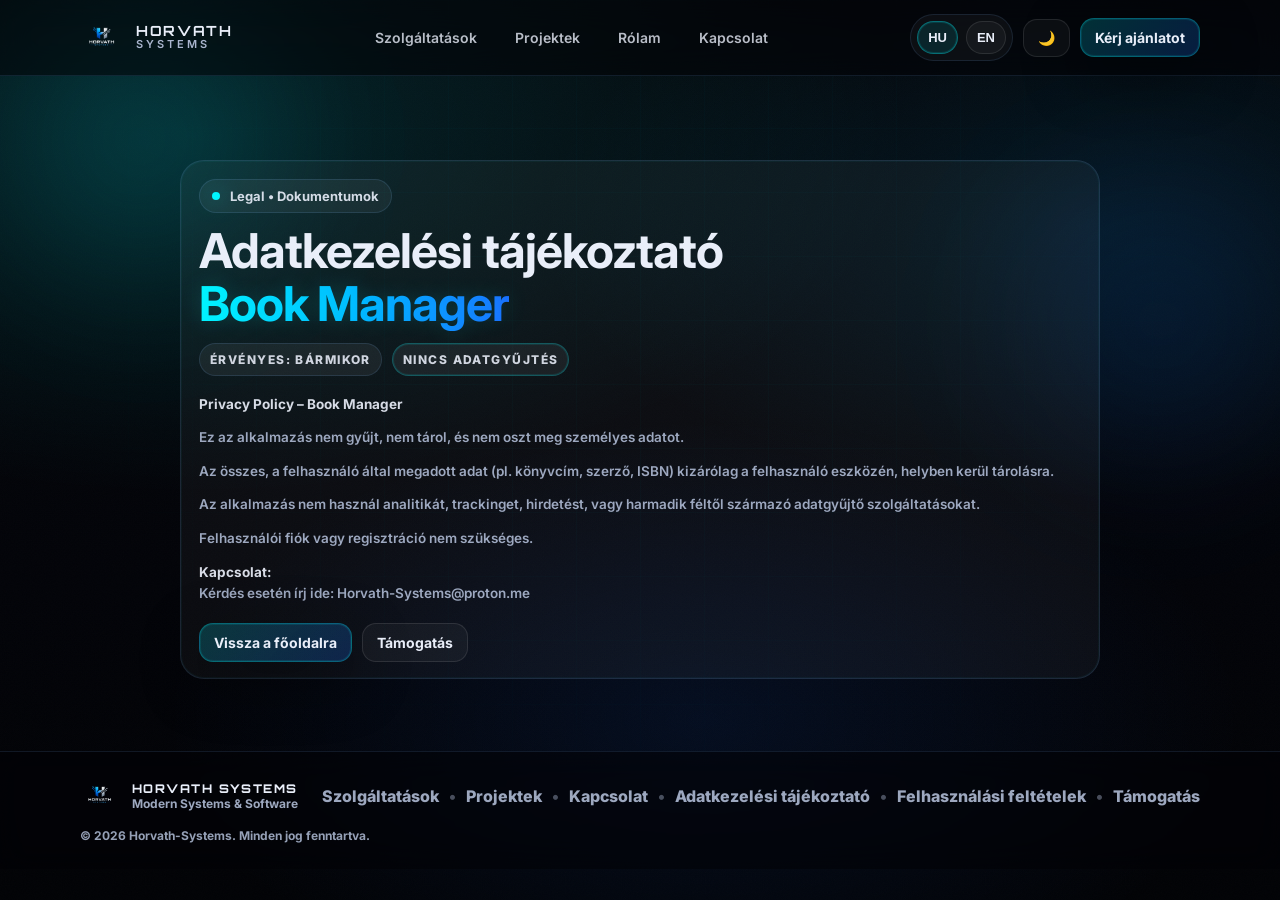
==== privacy_policies.html @ 613f7b3f "- init" ====
<!doctype html>
<html lang="hu">
  <head>
    <meta charset="UTF-8" />
    <meta name="viewport" content="width=device-width, initial-scale=1.0" />
    <meta name="description" data-i18n-attr="content:privacy.meta.desc" content="" />
    <meta name="theme-color" content="#04060a" />
    <title data-i18n="privacy.meta.title">Horvath Systems</title>

    <link rel="icon" href="assets/logo.png" />
    <link rel="preconnect" href="https://fonts.googleapis.com" />
    <link rel="preconnect" href="https://fonts.gstatic.com" crossorigin />
    <link
      href="https://fonts.googleapis.com/css2?family=Inter:wght@400;500;600;700;800&family=Orbitron:wght@500;700&display=swap"
      rel="stylesheet"
    />

    <link rel="stylesheet" href="styles.css" />

    <style>
      .policy-wrap {
        padding: 84px 0 18px;
      }
      .policy-card {
        max-width: 920px;
        margin: 0 auto;
      }
      .policy-card h1 {
        margin: 0 0 8px;
        line-height: 1.1;
        letter-spacing: -0.02em;
        font-size: clamp(34px, 4vw, 48px);
      }
      .policy-meta {
        display: flex;
        gap: 10px;
        flex-wrap: wrap;
        margin: 12px 0 18px;
      }
      .policy-text {
        margin-top: 10px;
        color: rgba(170, 182, 207, 0.95);
        line-height: 1.8;
        font-weight: 600;
        font-size: 15px;
      }
      .policy-text strong {
        color: rgba(233, 238, 249, 0.92);
      }
      .policy-actions {
        display: flex;
        gap: 10px;
        flex-wrap: wrap;
        margin-top: 18px;
      }
    </style>
  </head>

  <body>
    <div class="bg">
      <div class="grid"></div>
      <div class="glow glow-a"></div>
      <div class="glow glow-b"></div>
      <div class="noise"></div>
    </div>

    <header class="header" id="top">
      <div class="container header-inner">
        <a class="brand" href="index.html#top" aria-label="Horvath Systems Home">
          <img class="brand-logo" src="assets/logo.png" alt="Horvath Systems logo" />
          <div class="brand-text">
            <span class="brand-name">HORVATH</span>
            <span class="brand-sub">SYSTEMS</span>
          </div>
        </a>

        <nav class="nav" aria-label="Main navigation">
          <a href="index.html#services" data-i18n="nav.services">Szolgáltatások</a>
          <a href="index.html#projects" data-i18n="nav.projects">Projektek</a>
          <a href="index.html#about" data-i18n="nav.about">Rólam</a>
          <a href="index.html#contact" data-i18n="nav.contact">Kapcsolat</a>
        </nav>

        <div class="header-actions">
          <div class="lang" aria-label="Language switch">
            <button class="btn btn-ghost btn-sm" type="button" data-lang="hu">HU</button>
            <button class="btn btn-ghost btn-sm" type="button" data-lang="en">EN</button>
          </div>
          <button class="btn btn-ghost" id="themeBtn" aria-label="Toggle theme">🌙</button>
          <a class="btn btn-primary" href="index.html#contact" data-i18n="cta.quote">Kérj ajánlatot</a>
        </div>
      </div>
    </header>

    <main>
      <section class="policy-wrap">
        <div class="container">
          <div class="card policy-card">
            <div class="pill" style="margin-bottom: 12px">
              <span class="dot"></span>
              <span data-i18n="legal.pill">Legal</span>
            </div>

            <h1>
              <span class="h1-top" data-i18n="privacy.h1a">Title</span>
              <span class="h1-glow" data-i18n="privacy.h1b">Subtitle</span>
            </h1>

            <div class="policy-meta">
              <span class="chip" data-i18n="privacy.effective">Effective: Anytime</span>
              <span class="chip chip-good" data-i18n="privacy.nodata">No data collection</span>
            </div>

            <div class="policy-text" data-i18n-html="privacy.body.html"></div>

            <div class="policy-actions">
              <a class="btn btn-primary" href="index.html#top" data-i18n="privacy.back">Back to Home</a>
              <a class="btn btn-ghost" href="support.html" data-i18n="nav.support">Support</a>
            </div>
          </div>
        </div>
      </section>

      <footer class="footer">
        <div class="container footer-inner">
          <div class="footer-left">
            <img src="assets/logo.png" alt="" />
            <div>
              <div class="footer-title">HORVATH SYSTEMS</div>
              <div class="footer-sub">Modern Systems &amp; Software</div>
            </div>
          </div>

          <div class="footer-right">
            <a href="index.html#services" data-i18n="nav.services">Services</a>
            <span class="sep">•</span>
            <a href="index.html#projects" data-i18n="nav.projects">Projects</a>
            <span class="sep">•</span>
            <a href="index.html#contact" data-i18n="nav.contact">Contact</a>
            <span class="sep">•</span>
            <a href="privacy_policies.html" data-i18n="nav.privacy">Privacy Policy</a>
            <span class="sep">•</span>
            <a href="terms.html" data-i18n="nav.terms">Terms</a>
            <span class="sep">•</span>
            <a href="support.html" data-i18n="nav.support">Support</a>
          </div>
        </div>

        <div class="container footer-bottom">
          <span data-i18n-html="footer.rights.html"
            >© <span id="year"></span> Horvath-Systems. All rights reserved.</span
          >
        </div>
      </footer>
    </main>

    <script src="script.js"></script>
  </body>
</html>
---- styles.css ----
:root{
  --bg:#04060a;
  --bg2:#070b12;
  --text:#e9eef9;
  --muted:#aab6cf;
  --card: rgba(255,255,255,.06);
  --card2: rgba(255,255,255,.08);
  --stroke: rgba(120,180,255,.18);

  --blue:#00b7ff;
  --cyan:#00f5ff;
  --deep:#1a6dff;

  --shadow: 0 18px 60px rgba(0,0,0,.45);
  --radius: 18px;
  --radius2: 24px;
}

*{ box-sizing:border-box; }
html{ scroll-behavior:smooth; }
body{
  margin:0;
  font-family: Inter, system-ui, -apple-system, Segoe UI, Roboto, Arial, sans-serif;
  background: var(--bg);
  color: var(--text);
  overflow-x:hidden;
}

a{ color:inherit; text-decoration:none; }
.container{ width:min(1120px, 92vw); margin:0 auto; }

.bg{
  position:fixed;
  inset:0;
  pointer-events:none;
  z-index:-1;
  background: radial-gradient(1200px 600px at 15% 15%, rgba(0,245,255,.12), transparent 60%),
              radial-gradient(1000px 500px at 85% 25%, rgba(0,183,255,.10), transparent 55%),
              radial-gradient(900px 500px at 55% 80%, rgba(26,109,255,.10), transparent 60%),
              linear-gradient(180deg, var(--bg), #020308 65%, #010205);
}

.grid{
  position:absolute; inset:0;
  opacity:.22;
  background-image:
    linear-gradient(to right, rgba(0,245,255,.08) 1px, transparent 1px),
    linear-gradient(to bottom, rgba(0,245,255,.08) 1px, transparent 1px);
  background-size: 64px 64px;
  mask-image: radial-gradient(circle at 50% 30%, black 30%, transparent 70%);
}

.glow{
  position:absolute;
  width: 520px; height: 520px;
  filter: blur(60px);
  opacity:.65;
}
.glow-a{ left:-120px; top:-120px; background: radial-gradient(circle, rgba(0,245,255,.22), transparent 60%); }
.glow-b{ right:-140px; top:60px; background: radial-gradient(circle, rgba(26,109,255,.20), transparent 60%); }

.noise{
  position:absolute; inset:0;
  opacity:.04;
  background-image:url("data:image/svg+xml,%3Csvg xmlns='http://www.w3.org/2000/svg' width='140' height='140'%3E%3Cfilter id='n'%3E%3CfeTurbulence type='fractalNoise' baseFrequency='.9' numOctaves='3' stitchTiles='stitch'/%3E%3C/filter%3E%3Crect width='140' height='140' filter='url(%23n)' opacity='.45'/%3E%3C/svg%3E");
}

.header{
  position:sticky; top:0;
  z-index:50;
  backdrop-filter: blur(16px);
  background: rgba(2,3,6,.55);
  border-bottom: 1px solid rgba(120,180,255,.12);
}
.header-inner{
  display:flex; align-items:center; justify-content:space-between;
  gap:16px;
  padding:14px 0;
}

.brand{
  display:flex; align-items:center; gap:12px;
}
.brand-logo{ width:44px; height:44px; object-fit:contain; }
.brand-text{ display:flex; flex-direction:column; line-height:1.05; }
.brand-name{
  font-family: Orbitron, Inter, sans-serif;
  letter-spacing:.12em;
  font-weight:700;
  font-size:14px;
}
.brand-sub{
  color: var(--muted);
  letter-spacing:.28em;
  font-weight:600;
  font-size:11px;
}

.nav{
  display:flex; gap:18px;
  align-items:center;
}
.nav a{
  font-weight:600;
  font-size:14px;
  color: rgba(233,238,249,.88);
  opacity:.9;
  padding:10px 10px;
  border-radius: 12px;
  transition: .2s ease;
}
.nav a:hover{
  background: rgba(255,255,255,.06);
  box-shadow: 0 0 0 1px rgba(0,245,255,.10) inset;
}

.header-actions{ display:flex; align-items:center; gap:10px; }

.btn{
  display:inline-flex; align-items:center; justify-content:center;
  gap:10px;
  padding:10px 14px;
  border-radius: 14px;
  border: 1px solid rgba(255,255,255,.10);
  background: rgba(255,255,255,.06);
  color: var(--text);
  font-weight:700;
  font-size:14px;
  cursor:pointer;
  transition: .18s ease;
  user-select:none;
}
.btn:hover{
  transform: translateY(-1px);
  border-color: rgba(0,245,255,.22);
  box-shadow: 0 10px 30px rgba(0,0,0,.22);
}
.btn:active{ transform: translateY(0); }
.btn-primary{
  background: linear-gradient(135deg, rgba(0,245,255,.18), rgba(26,109,255,.22));
  border-color: rgba(0,245,255,.28);
  box-shadow: 0 0 0 1px rgba(0,245,255,.10) inset, var(--shadow);
}
.btn-ghost{
  background: rgba(255,255,255,.04);
}
.btn-sm{ padding:9px 12px; font-size:13px; border-radius: 12px; }

.burger{
  display:none;
  width:42px; height:42px;
  padding:0;
}
.burger span{
  display:block;
  width:18px; height:2px;
  background: rgba(233,238,249,.9);
  margin:3px auto;
  border-radius:999px;
}

.mobile-nav{
  display:none;
  border-top: 1px solid rgba(120,180,255,.12);
  padding: 12px 0 16px;
}
.mobile-nav a{
  display:block;
  padding: 12px 4vw;
  color: rgba(233,238,249,.92);
  font-weight:700;
}
.mobile-nav .btn{ margin: 10px 4vw 0; width: calc(100% - 8vw); }

.hero{
  padding: 78px 0 26px;
}
.hero-inner{
  display:grid;
  grid-template-columns: 1.15fr .85fr;
  gap: 26px;
  align-items:center;
}

.pill{
  display:inline-flex; align-items:center; gap:10px;
  padding:8px 12px;
  border-radius: 999px;
  background: rgba(255,255,255,.05);
  border: 1px solid rgba(120,180,255,.14);
  color: rgba(233,238,249,.90);
  font-weight:700;
  font-size:13px;
}
.dot{
  width:8px; height:8px;
  border-radius:999px;
  background: var(--cyan);
  box-shadow: 0 0 22px rgba(0,245,255,.55);
}

h1{
  margin: 14px 0 12px;
  line-height:1.02;
  letter-spacing: -0.02em;
  font-size: clamp(42px, 5vw, 64px);
}
.h1-top{ display:block; }
.h1-glow{
  display:inline-block;
  background: linear-gradient(90deg, var(--cyan), var(--blue), var(--deep));
  -webkit-background-clip:text;
  background-clip:text;
  color:transparent;
  text-shadow: 0 0 22px rgba(0,245,255,.18);
}

.lead{
  color: rgba(170,182,207,.95);
  font-size: 16px;
  line-height:1.6;
  max-width: 56ch;
  margin: 0 0 18px;
}

.cta{ display:flex; gap:12px; flex-wrap:wrap; margin-bottom: 18px; }

.stats{
  display:flex; gap:12px; flex-wrap:wrap;
}
.stat{
  flex: 1 1 180px;
  padding: 14px 14px;
  border-radius: var(--radius);
  background: rgba(255,255,255,.04);
  border: 1px solid rgba(120,180,255,.14);
}
.stat-num{
  font-family: Orbitron, Inter, sans-serif;
  font-weight:700;
  font-size: 22px;
  letter-spacing:.06em;
}
.stat-label{
  display:block;
  margin-top: 6px;
  color: rgba(170,182,207,.92);
  font-size: 13px;
  font-weight:600;
}

.hero-card{
  border-radius: var(--radius2);
  background: linear-gradient(180deg, rgba(255,255,255,.07), rgba(255,255,255,.03));
  border: 1px solid rgba(120,180,255,.16);
  box-shadow: var(--shadow);
  overflow:hidden;
}
.hero-card-top{
  display:flex; justify-content:space-between; align-items:center;
  padding: 14px 14px 0;
}
.chip{
  font-size:12px;
  font-weight:800;
  letter-spacing:.12em;
  text-transform:uppercase;
  padding: 8px 10px;
  border-radius: 999px;
  background: rgba(255,255,255,.06);
  border: 1px solid rgba(120,180,255,.14);
  color: rgba(233,238,249,.88);
}
.chip-good{
  border-color: rgba(0,245,255,.25);
  box-shadow: 0 0 0 1px rgba(0,245,255,.10) inset;
}

.logo-wrap{
  padding: 12px 18px 10px;
  display:flex; justify-content:center;
}
.logo-wrap img{
  width:min(360px, 86%);
  height:auto;
  filter: drop-shadow(0 18px 40px rgba(0,0,0,.45));
}

.hero-card-bottom{
  display:grid;
  grid-template-columns: 1fr 1fr;
  gap: 12px;
  padding: 0 14px 16px;
}
.mini{
  padding: 12px;
  border-radius: 16px;
  background: rgba(0,0,0,.18);
  border: 1px solid rgba(120,180,255,.14);
}
.mini-k{
  display:block;
  color: rgba(170,182,207,.9);
  font-size:12px;
  font-weight:700;
  letter-spacing:.08em;
  text-transform:uppercase;
}
.mini-v{
  display:block;
  margin-top: 6px;
  font-weight:800;
  font-size: 13px;
}

.floating{
  display:flex; gap:10px;
  flex-wrap:wrap;
  margin-top: 14px;
}
.float-item{
  padding: 10px 12px;
  border-radius: 999px;
  background: rgba(255,255,255,.04);
  border: 1px solid rgba(120,180,255,.14);
  color: rgba(233,238,249,.88);
  font-weight:800;
  font-size: 13px;
  box-shadow: 0 0 0 1px rgba(0,245,255,.05) inset;
}

.section{
  padding: 68px 0 10px;
}
.section-head{
  display:flex;
  align-items:flex-end;
  justify-content:space-between;
  gap:18px;
  margin-bottom: 18px;
}
.section-head h2{
  margin:0;
  font-size: 28px;
  letter-spacing:-0.02em;
}
.section-head p{
  margin:0;
  color: rgba(170,182,207,.95);
  max-width: 62ch;
  line-height:1.6;
  font-weight:600;
}

.cards{
  display:grid;
  grid-template-columns: repeat(4, 1fr);
  gap: 14px;
}
.card{
  padding: 18px 18px 16px;
  border-radius: var(--radius2);
  background: rgba(255,255,255,.04);
  border: 1px solid rgba(120,180,255,.14);
  box-shadow: 0 0 0 1px rgba(0,245,255,.04) inset;
  transition: .18s ease;
}
.card:hover{
  transform: translateY(-3px);
  border-color: rgba(0,245,255,.22);
}
.card-icon{
  font-size: 20px;
  width: 44px; height: 44px;
  display:flex; align-items:center; justify-content:center;
  border-radius: 16px;
  background: rgba(0,245,255,.10);
  border: 1px solid rgba(0,245,255,.16);
  box-shadow: 0 0 30px rgba(0,245,255,.10);
}
.card h3{ margin: 12px 0 8px; font-size: 16px; }
.card p{
  margin:0 0 12px;
  color: rgba(170,182,207,.92);
  line-height:1.6;
  font-weight:600;
  font-size: 13.5px;
}
.tags{
  list-style:none; padding:0; margin:0;
  display:flex; gap:8px; flex-wrap:wrap;
}
.tags li{
  font-size:12px;
  font-weight:800;
  color: rgba(233,238,249,.88);
  padding: 7px 10px;
  border-radius: 999px;
  background: rgba(255,255,255,.04);
  border: 1px solid rgba(120,180,255,.14);
}

.projects{
  display:grid;
  grid-template-columns: repeat(3, 1fr);
  gap: 14px;
}
.project{
  padding: 18px;
  border-radius: var(--radius2);
  background: linear-gradient(180deg, rgba(255,255,255,.06), rgba(255,255,255,.03));
  border: 1px solid rgba(120,180,255,.14);
  box-shadow: 0 0 0 1px rgba(0,245,255,.04) inset;
  transition: .18s ease;
}
.project:hover{
  transform: translateY(-3px);
  border-color: rgba(0,245,255,.22);
}
.project-top{
  display:flex; justify-content:space-between; align-items:center;
  margin-bottom: 10px;
}
.badge{
  font-size:12px;
  font-weight:900;
  letter-spacing:.12em;
  text-transform:uppercase;
  padding: 8px 10px;
  border-radius: 999px;
  background: rgba(0,245,255,.10);
  border: 1px solid rgba(0,245,255,.18);
}
.muted{ color: rgba(170,182,207,.92); font-weight:700; }
.project h3{ margin:0 0 8px; font-size: 16px; }
.project p{ margin:0 0 14px; line-height:1.6; color: rgba(170,182,207,.92); font-weight:600; }
.project-actions{ display:flex; gap:10px; flex-wrap:wrap; }

.note{
  margin-top: 14px;
  padding: 14px 16px;
  border-radius: var(--radius);
  background: rgba(255,255,255,.03);
  border: 1px solid rgba(120,180,255,.12);
  color: rgba(170,182,207,.95);
  font-weight:700;
}

.about{
  display:grid;
  grid-template-columns: 1.05fr .95fr;
  gap: 14px;
  align-items:start;
}
.about p{
  color: rgba(170,182,207,.95);
  line-height:1.7;
  font-weight:600;
}
.skills{
  display:flex; flex-wrap:wrap; gap:8px;
  margin-top: 14px;
}
.skills span{
  padding: 8px 10px;
  border-radius: 999px;
  border: 1px solid rgba(120,180,255,.14);
  background: rgba(255,255,255,.04);
  font-weight:900;
  font-size:12px;
}
.about-actions{ display:flex; gap:10px; flex-wrap:wrap; margin-top: 16px; }

.glass{
  padding: 16px;
  border-radius: var(--radius2);
  background: rgba(255,255,255,.04);
  border: 1px solid rgba(120,180,255,.14);
  box-shadow: var(--shadow);
}
.glass-row{
  display:flex; justify-content:space-between;
  padding: 12px 10px;
  border-radius: 14px;
  background: rgba(0,0,0,.16);
  border: 1px solid rgba(120,180,255,.12);
  margin-bottom: 10px;
}
.glass-row:last-child{ margin-bottom:0; }
.k{
  color: rgba(170,182,207,.92);
  font-weight:800;
  letter-spacing:.08em;
  text-transform:uppercase;
  font-size:12px;
}
.v{
  font-weight:900;
  font-size: 12.5px;
}

.signature{
  margin-top: 12px;
  display:flex; align-items:center; gap:12px;
  padding: 14px;
  border-radius: var(--radius2);
  background: rgba(255,255,255,.03);
  border: 1px solid rgba(120,180,255,.12);
}
.signature img{ width:42px; height:42px; object-fit:contain; }
.sig-name{
  font-family: Orbitron, Inter, sans-serif;
  font-weight:800;
  letter-spacing:.12em;
  font-size: 12px;
}
.sig-sub{ color: rgba(170,182,207,.92); font-weight:700; font-size: 12px; }

.contact{
  display:grid;
  grid-template-columns: 1.1fr .9fr;
  gap: 14px;
  align-items:stretch;
}
.contact-card{
  padding: 18px;
  border-radius: var(--radius2);
  background: rgba(255,255,255,.04);
  border: 1px solid rgba(120,180,255,.14);
  box-shadow: 0 0 0 1px rgba(0,245,255,.04) inset;
}
.contact-card.alt{
  background: linear-gradient(180deg, rgba(0,245,255,.08), rgba(255,255,255,.03));
}
.contact-card h3{ margin:0 0 8px; }
.contact-card p{ margin:0 0 12px; line-height:1.6; }

.contact-actions{ display:flex; gap:10px; flex-wrap:wrap; margin-top: 12px; }

.checklist{
  margin: 10px 0 0;
  padding-left: 18px;
  color: rgba(233,238,249,.88);
  font-weight:700;
  line-height:1.8;
}
.mini-note{
  margin-top: 12px;
  color: rgba(170,182,207,.95);
  font-weight:800;
}

.toast{
  margin-top: 12px;
  min-height: 20px;
  color: rgba(0,245,255,.92);
  font-weight:900;
}

.footer{
  margin-top: 54px;
  padding: 24px 0 26px;
  border-top: 1px solid rgba(120,180,255,.12);
  background: rgba(2,3,6,.55);
  backdrop-filter: blur(16px);
}
.footer-inner{
  display:flex; align-items:center; justify-content:space-between;
  gap: 14px;
}
.footer-left{ display:flex; align-items:center; gap:12px; }
.footer-left img{ width:40px; height:40px; object-fit:contain; }
.footer-title{
  font-family: Orbitron, Inter, sans-serif;
  font-weight:800;
  letter-spacing:.12em;
  font-size: 12px;
}
.footer-sub{ color: rgba(170,182,207,.92); font-weight:700; font-size: 12px; }
.footer-right{ display:flex; align-items:center; gap:10px; color: rgba(170,182,207,.92); font-weight:800; }
.sep{ opacity:.45; }
.footer-bottom{
  display:flex; justify-content:space-between; gap:14px;
  margin-top: 12px;
  color: rgba(170,182,207,.88);
  font-weight:700;
  font-size: 12px;
}

/* Light mode */
body.light{
  --bg:#f6f9ff;
  --bg2:#ffffff;
  --text:#0a1220;
  --muted:#3f5172;
  --card: rgba(10,18,32,.06);
  --card2: rgba(10,18,32,.08);
  --stroke: rgba(10,18,32,.12);
  background: var(--bg);
}
body.light .header{ background: rgba(246,249,255,.72); }
body.light .grid{ opacity:.12; }
body.light .hero-card,
body.light .glass{ box-shadow: 0 18px 60px rgba(10,18,32,.10); }

/* Responsive */
@media (max-width: 980px){
  .hero-inner{ grid-template-columns: 1fr; }
  .cards{ grid-template-columns: repeat(2, 1fr); }
  .projects{ grid-template-columns: 1fr; }
  .about{ grid-template-columns: 1fr; }
  .contact{ grid-template-columns: 1fr; }
  .section-head{ flex-direction:column; align-items:flex-start; }
  .nav{ display:none; }
  .burger{ display:inline-flex; }
}
@media (max-width: 540px){
  .cards{ grid-template-columns: 1fr; }
  .hero{ padding-top: 62px; }
}
/* Language switcher */
.lang {
  display: inline-flex;
  gap: 8px;
  padding: 6px;
  border-radius: 999px;
  background: rgba(255,255,255,.04);
  border: 1px solid rgba(120,180,255,.12);
}

.lang .btn {
  padding: 8px 10px;
  border-radius: 999px;
}

.lang .btn.active {
  border-color: rgba(0,245,255,.35);
  box-shadow: 0 0 0 1px rgba(0,245,255,.12) inset;
  background: rgba(0,245,255,.10);
}
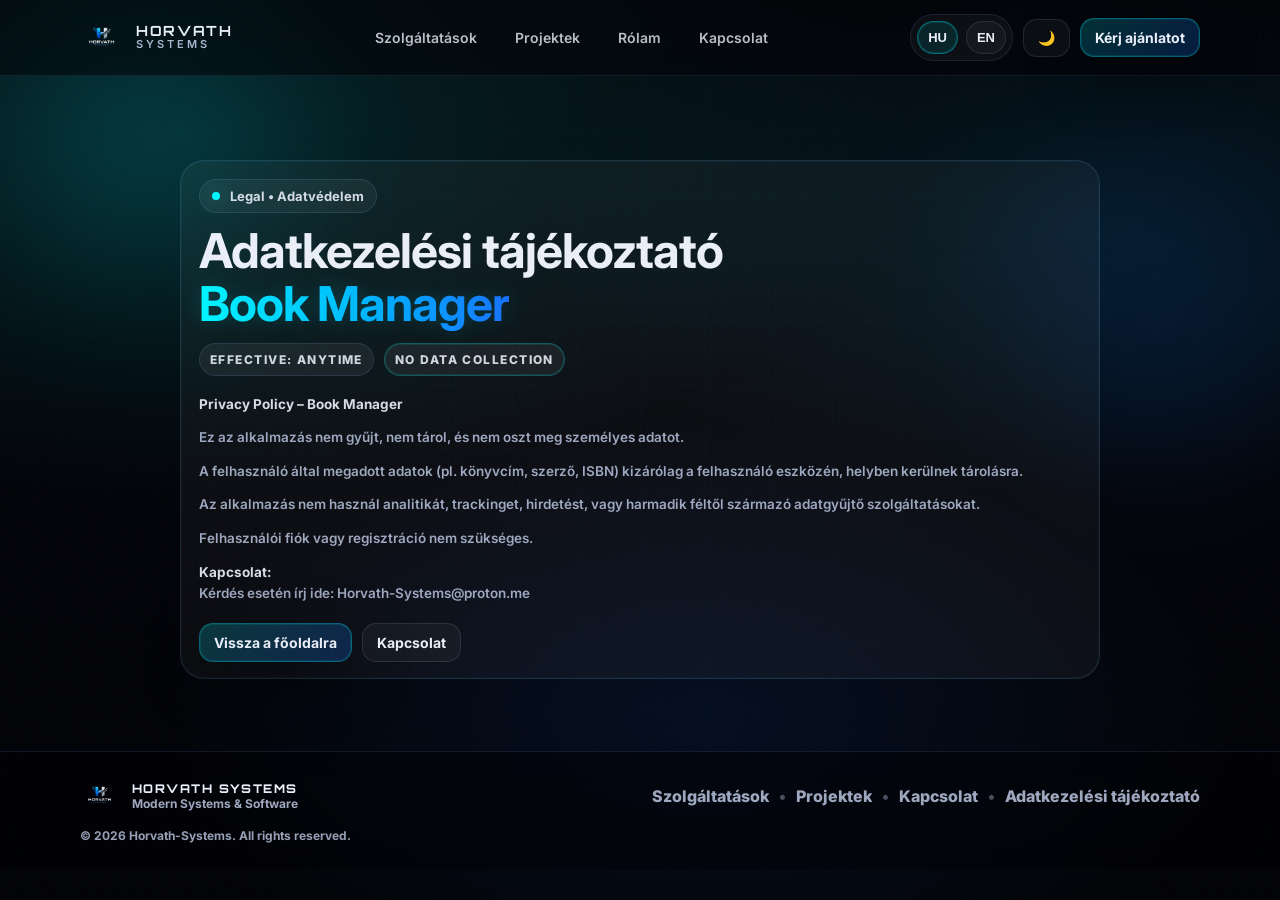
==== commit beb561db: "- init" ====
--- a/privacy_policies.html
+++ b/privacy_policies.html
@@ -1,22 +1,26 @@
+<!-- privacy_policies.html -->
 <!doctype html>
-<html lang="hu">
+<html lang="en">
   <head>
     <meta charset="UTF-8" />
     <meta name="viewport" content="width=device-width, initial-scale=1.0" />
-    <meta name="description" data-i18n-attr="content:privacy.meta.desc" content="" />
+    <meta name="description" content="Privacy Policy – Book Manager" />
     <meta name="theme-color" content="#04060a" />
-    <title data-i18n="privacy.meta.title">Horvath Systems</title>
+    <title>Privacy Policy – Book Manager | Horvath Systems</title>
 
     <link rel="icon" href="assets/logo.png" />
     <link rel="preconnect" href="https://fonts.googleapis.com" />
     <link rel="preconnect" href="https://fonts.gstatic.com" crossorigin />
+
     <link
       href="https://fonts.googleapis.com/css2?family=Inter:wght@400;500;600;700;800&family=Orbitron:wght@500;700&display=swap"
       rel="stylesheet"
     />
 
+    <!-- Same style as the main site -->
     <link rel="stylesheet" href="styles.css" />
 
+    <!-- Small page-specific tweaks (keeps main style intact) -->
     <style>
       .policy-wrap {
         padding: 84px 0 18px;
@@ -57,6 +61,7 @@
   </head>
 
   <body>
+    <!-- Background FX (same as main) -->
     <div class="bg">
       <div class="grid"></div>
       <div class="glow glow-a"></div>
@@ -64,6 +69,7 @@
       <div class="noise"></div>
     </div>
 
+    <!-- Header (same style) -->
     <header class="header" id="top">
       <div class="container header-inner">
         <a class="brand" href="index.html#top" aria-label="Horvath Systems Home">
@@ -75,22 +81,59 @@
         </a>
 
         <nav class="nav" aria-label="Main navigation">
-          <a href="index.html#services" data-i18n="nav.services">Szolgáltatások</a>
-          <a href="index.html#projects" data-i18n="nav.projects">Projektek</a>
-          <a href="index.html#about" data-i18n="nav.about">Rólam</a>
-          <a href="index.html#contact" data-i18n="nav.contact">Kapcsolat</a>
+          <a href="index.html#services">Szolgáltatások</a>
+          <a href="index.html#projects">Projektek</a>
+          <a href="index.html#about">Rólam</a>
+          <a href="index.html#contact">Kapcsolat</a>
         </nav>
 
         <div class="header-actions">
-          <div class="lang" aria-label="Language switch">
-            <button class="btn btn-ghost btn-sm" type="button" data-lang="hu">HU</button>
-            <button class="btn btn-ghost btn-sm" type="button" data-lang="en">EN</button>
-          </div>
-          <button class="btn btn-ghost" id="themeBtn" aria-label="Toggle theme">🌙</button>
-          <a class="btn btn-primary" href="index.html#contact" data-i18n="cta.quote">Kérj ajánlatot</a>
+  <div class="lang" aria-label="Language switch">
+    <button class="btn btn-ghost btn-sm" type="button" data-lang="hu">HU</button>
+    <button class="btn btn-ghost btn-sm" type="button" data-lang="en">EN</button>
+  </div>
+
+  <button class="btn btn-ghost" id="themeBtn" aria-label="Toggle theme">🌙</button>
+  <button class="btn btn-ghost burger" id="burger" aria-label="Menu"><span></span><span></span><span></span></button>
+  <a class="btn btn-primary" href="index.html#contact" data-i18n="cta.quote">Kérj ajánlatot</a>
+</div>
+    <div class="mobile-nav" id="mobileNav" aria-hidden="true">
+      <div class="mobile-sheet" role="dialog" aria-modal="true" aria-label="Menu">
+        <div class="mobile-sheet-head">
+          <div class="mobile-sheet-title" data-i18n="menu.title">Menu</div>
+          <button class="btn btn-ghost btn-sm" type="button" id="closeMobileNav" aria-label="Close">✕</button>
+        </div>
+
+        <div class="mobile-sheet-body">
+          <div class="mobile-links">
+            <a href="index.html#services" data-i18n="nav.services">Services</a>
+            <a href="index.html#projects" data-i18n="nav.projects">Projects</a>
+            <a href="index.html#about" data-i18n="nav.about">About</a>
+            <a href="index.html#contact" data-i18n="nav.contact">Contact</a>
+          </div>
+
+          <div class="mobile-divider"></div>
+
+          <div class="mobile-links">
+            <a href="privacy_policies.html" data-i18n="nav.privacy">Privacy Policy</a>
+            <a href="terms.html" data-i18n="nav.terms">Terms</a>
+            <a href="support.html" data-i18n="nav.support">Support</a>
+          </div>
+
+          <div class="mobile-controls">
+            <div class="lang" aria-label="Language switch">
+              <button class="btn btn-ghost btn-sm" type="button" data-lang="hu">HU</button>
+              <button class="btn btn-ghost btn-sm" type="button" data-lang="en">EN</button>
+            </div>
+
+            <button class="btn btn-ghost" id="themeBtnMobile" type="button" aria-label="Theme toggle">🌙</button>
+          </div>
+
+          <a class="btn btn-primary mobile-cta" href="index.html#contact" data-i18n="cta.quote">Request a quote</a>
         </div>
       </div>
-    </header>
+    </div>
+  </header>
 
     <main>
       <section class="policy-wrap">
@@ -98,29 +141,32 @@
           <div class="card policy-card">
             <div class="pill" style="margin-bottom: 12px">
               <span class="dot"></span>
-              <span data-i18n="legal.pill">Legal</span>
+              <span>Legal • <span data-i18n="privacy.pill">Privacy</span></span>
             </div>
 
             <h1>
-              <span class="h1-top" data-i18n="privacy.h1a">Title</span>
-              <span class="h1-glow" data-i18n="privacy.h1b">Subtitle</span>
+              <span class="h1-top" data-i18n="privacy.h1a">Privacy Policy</span>
+              <span class="h1-glow" data-i18n="privacy.h1b">Book Manager</span>
             </h1>
 
             <div class="policy-meta">
-              <span class="chip" data-i18n="privacy.effective">Effective: Anytime</span>
-              <span class="chip chip-good" data-i18n="privacy.nodata">No data collection</span>
-            </div>
-
-            <div class="policy-text" data-i18n-html="privacy.body.html"></div>
+              <span class="chip">Effective: Anytime</span>
+              <span class="chip chip-good">No data collection</span>
+            </div>
+
+            <div class="policy-text" data-i18n-html="privacy.body">
+              
+            </div>
 
             <div class="policy-actions">
               <a class="btn btn-primary" href="index.html#top" data-i18n="privacy.back">Back to Home</a>
-              <a class="btn btn-ghost" href="support.html" data-i18n="nav.support">Support</a>
+              <a class="btn btn-ghost" href="index.html#contact" data-i18n="privacy.contact">Contact</a>
             </div>
           </div>
         </div>
       </section>
 
+      <!-- Footer (same style) -->
       <footer class="footer">
         <div class="container footer-inner">
           <div class="footer-left">
@@ -132,28 +178,23 @@
           </div>
 
           <div class="footer-right">
-            <a href="index.html#services" data-i18n="nav.services">Services</a>
+            <a href="#services" data-i18n="footer.services">Services</a>
             <span class="sep">•</span>
-            <a href="index.html#projects" data-i18n="nav.projects">Projects</a>
+            <a href="#projects" data-i18n="footer.projects">Projects</a>
             <span class="sep">•</span>
-            <a href="index.html#contact" data-i18n="nav.contact">Contact</a>
+            <a href="#contact" data-i18n="footer.contact">Contact</a>
             <span class="sep">•</span>
             <a href="privacy_policies.html" data-i18n="nav.privacy">Privacy Policy</a>
-            <span class="sep">•</span>
-            <a href="terms.html" data-i18n="nav.terms">Terms</a>
-            <span class="sep">•</span>
-            <a href="support.html" data-i18n="nav.support">Support</a>
           </div>
         </div>
 
         <div class="container footer-bottom">
-          <span data-i18n-html="footer.rights.html"
-            >© <span id="year"></span> Horvath-Systems. All rights reserved.</span
-          >
+          <span>© <span id="year"></span> Horvath-Systems. All rights reserved.</span>
         </div>
       </footer>
     </main>
 
+    <!-- Use same script for theme + year -->
     <script src="script.js"></script>
   </body>
 </html>
--- a/styles.css
+++ b/styles.css
@@ -637,4 +637,118 @@
   border-color: rgba(0,245,255,.35);
   box-shadow: 0 0 0 1px rgba(0,245,255,.12) inset;
   background: rgba(0,245,255,.10);
-}+}
+
+/* ==========================
+   Mobile drawer menu (clean)
+   ========================== */
+body.menu-open{ overflow: hidden; }
+
+.mobile-nav{
+  display:none;
+  position: fixed;
+  inset: 0;
+  z-index: 1000;
+  padding: calc(12px + env(safe-area-inset-top)) calc(12px + env(safe-area-inset-right)) calc(12px + env(safe-area-inset-bottom)) calc(12px + env(safe-area-inset-left));
+  background: rgba(0,0,0,.78);
+  backdrop-filter: blur(14px);
+}
+
+.mobile-nav.open{ display:block; }
+
+.mobile-sheet{
+  position: absolute;
+  top: 12px;
+  right: 12px;
+  bottom: 12px;
+  width: min(420px, calc(100% - 24px));
+  border-radius: 22px;
+  background: rgba(6,10,18,.96);
+  border: 1px solid rgba(120,180,255,.18);
+  box-shadow: 0 22px 80px rgba(0,0,0,.65);
+  overflow: hidden;
+  display:flex;
+  flex-direction: column;
+}
+
+.mobile-sheet-head{
+  display:flex;
+  align-items:center;
+  justify-content: space-between;
+  padding: 14px 14px 12px;
+  border-bottom: 1px solid rgba(120,180,255,.14);
+  background: rgba(255,255,255,.03);
+}
+
+.mobile-sheet-title{
+  font-family: Orbitron, Inter, sans-serif;
+  letter-spacing: .14em;
+  text-transform: uppercase;
+  font-weight: 800;
+  font-size: 12px;
+  color: rgba(233,238,249,.92);
+}
+
+.mobile-sheet-body{
+  padding: 10px 10px 14px;
+  overflow:auto;
+  -webkit-overflow-scrolling: touch;
+  display:flex;
+  flex-direction: column;
+  gap: 10px;
+}
+
+.mobile-links a{
+  display:flex;
+  align-items:center;
+  justify-content: space-between;
+  padding: 14px 14px;
+  border-radius: 16px;
+  font-weight: 800;
+  color: rgba(233,238,249,.94);
+  background: rgba(255,255,255,.04);
+  border: 1px solid rgba(120,180,255,.14);
+}
+
+.mobile-links a:hover{
+  border-color: rgba(0,245,255,.22);
+  box-shadow: 0 0 0 1px rgba(0,245,255,.08) inset;
+}
+
+.mobile-divider{
+  height: 1px;
+  margin: 2px 6px;
+  background: rgba(120,180,255,.12);
+}
+
+.mobile-controls{
+  display:flex;
+  align-items:center;
+  justify-content: space-between;
+  gap: 10px;
+  padding-top: 4px;
+}
+
+.mobile-controls .lang{
+  flex: 1;
+  justify-content: center;
+}
+
+#themeBtnMobile{
+  width: 52px;
+  height: 44px;
+  padding: 0;
+}
+
+.mobile-cta{
+  width: 100%;
+  justify-content:center;
+}
+
+/* Header cleanup on small screens: keep it clean */
+@media (max-width: 640px){
+  .header-actions .lang{ display:none; }
+  .header-actions #themeBtn{ display:none; }
+  .header-actions .btn-primary{ padding: 10px 12px; }
+  .brand-logo{ width: 38px; height: 38px; }
+}
